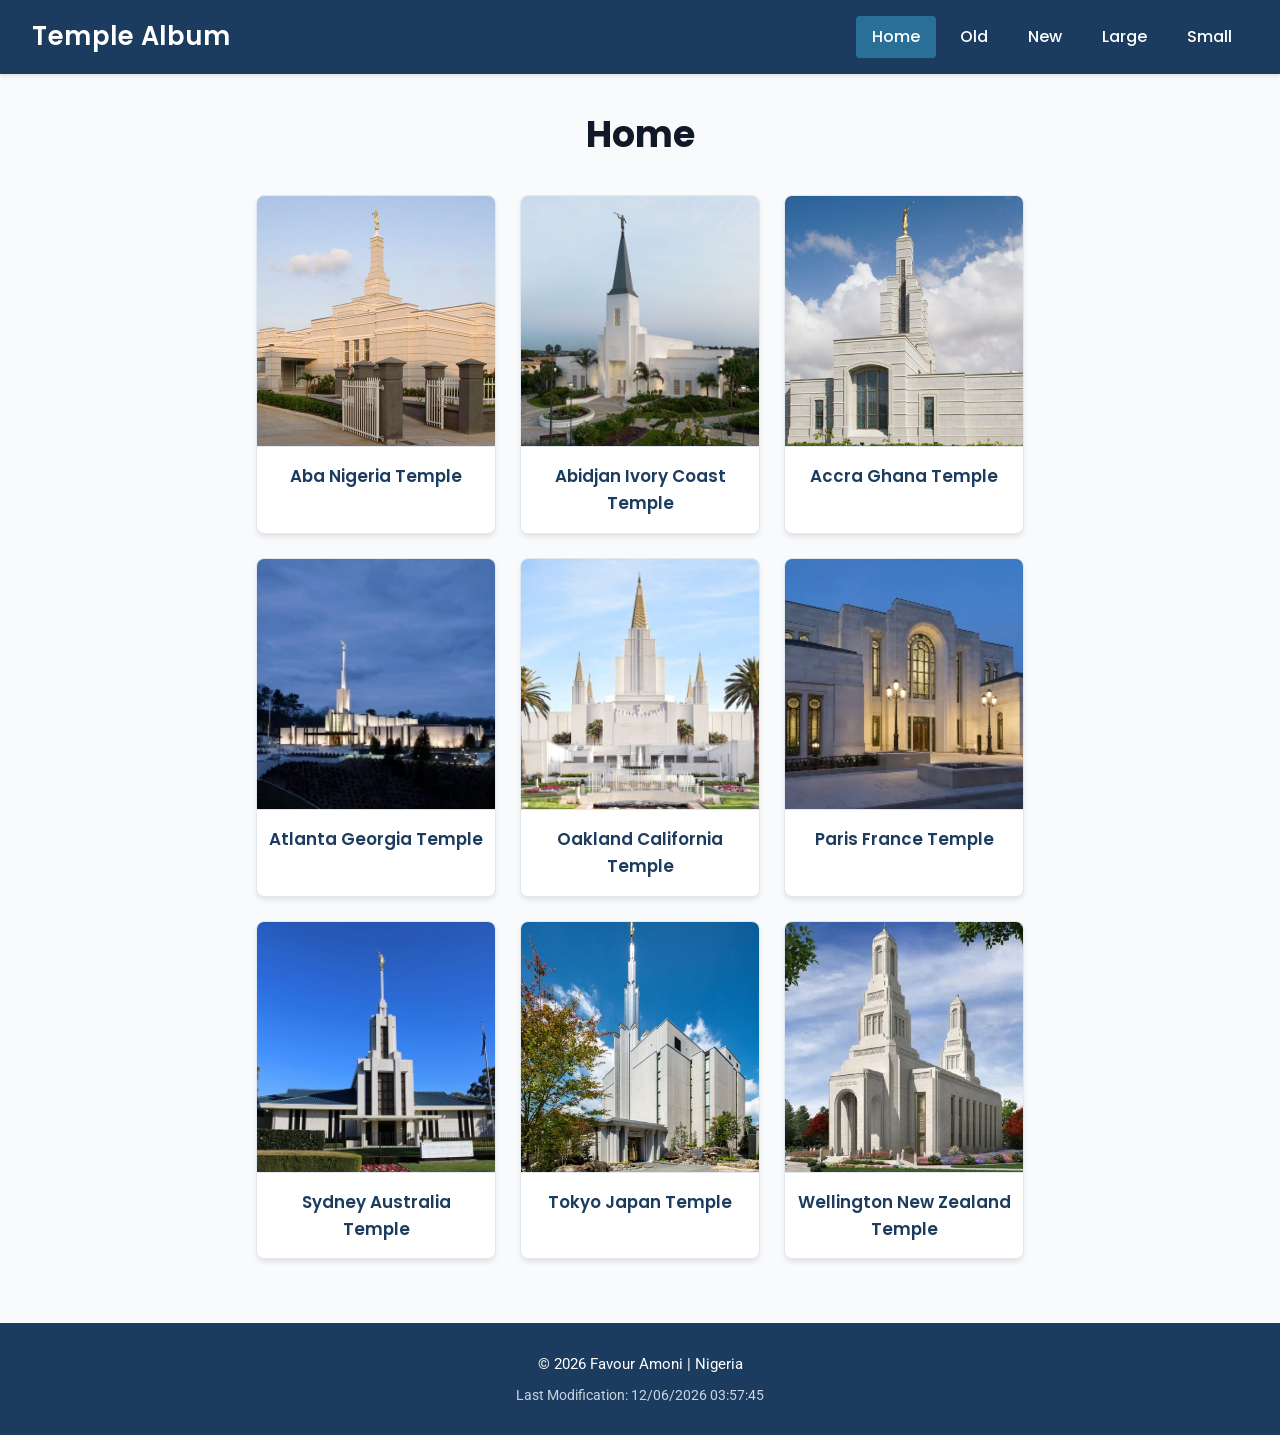
==== temples.html @ 34d89748 "W02 Assignment: Picture Album" ====
<!DOCTYPE html>
<html lang="en">

<head>
    <meta charset="UTF-8">
    <meta name="viewport" content="width=device-width, initial-scale=1.0">
    <title>Temple Album - WDD 131 - Favour Amoni</title>
    <meta name="description" content="Temple Album project showcasing temple photographs with a responsive mobile-first design and interactive navigation for WDD 131.">
    <meta name="author" content="Favour Amoni">

    <!-- Google Fonts -->
    <link rel="preconnect" href="https://fonts.googleapis.com">
    <link rel="preconnect" href="https://fonts.gstatic.com" crossorigin>
    <link href="https://fonts.googleapis.com/css2?family=Poppins:wght@400;500;600;700&family=Roboto:wght@400;500;700&display=swap" rel="stylesheet">

    <!-- External Stylesheets (Mobile-First Order) -->
    <link rel="stylesheet" href="styles/temples.css">
    <link rel="stylesheet" href="styles/temples-large.css">

    <!-- Deferred JavaScript -->
    <script src="scripts/temples.js" defer></script>
</head>

<body>
    <header>
        <span class="site-title">Temple Album</span>
        <button type="button" id="menu" aria-label="Toggle navigation menu" aria-expanded="false">&#9776;</button>
        <nav class="navigation">
            <a href="#" class="active">Home</a>
            <a href="#">Old</a>
            <a href="#">New</a>
            <a href="#">Large</a>
            <a href="#">Small</a>
        </nav>
    </header>

    <main>
        <h1>Home</h1>

        <figure>
            <img src="images/abanigeriatemple.jpeg" alt="Aba Nigeria Temple" loading="lazy">
            <figcaption>Aba Nigeria Temple</figcaption>
        </figure>

        <figure>
            <img src="images/abidjanivorycoasttemple.jpeg" alt="Abidjan Ivory Coast Temple" loading="lazy">
            <figcaption>Abidjan Ivory Coast Temple</figcaption>
        </figure>

        <figure>
            <img src="images/accraghanatemple.jpeg" alt="Accra Ghana Temple" loading="lazy">
            <figcaption>Accra Ghana Temple</figcaption>
        </figure>

        <figure>
            <img src="images/atlanta-georgia-temple.webp" alt="Atlanta Georgia Temple" loading="lazy">
            <figcaption>Atlanta Georgia Temple</figcaption>
        </figure>

        <figure>
            <img src="images/oaklandcaliforniatemple.jpeg" alt="Oakland California Temple" loading="lazy">
            <figcaption>Oakland California Temple</figcaption>
        </figure>

        <figure>
            <img src="images/paris-france-temple-20561.webp" alt="Paris France Temple" loading="lazy">
            <figcaption>Paris France Temple</figcaption>
        </figure>

        <figure>
            <img src="images/sydneyaustraliatemple.jpeg" alt="Sydney Australia Temple" loading="lazy">
            <figcaption>Sydney Australia Temple</figcaption>
        </figure>

        <figure>
            <img src="images/tokyojapantemple.jpeg" alt="Tokyo Japan Temple" loading="lazy">
            <figcaption>Tokyo Japan Temple</figcaption>
        </figure>

        <figure>
            <img src="images/wellington-temple.webp" alt="Wellington New Zealand Temple" loading="lazy">
            <figcaption>Wellington New Zealand Temple</figcaption>
        </figure>
    </main>

    <footer>
        <p>&copy; <span id="currentyear"></span> Favour Amoni | Nigeria</p>
        <p id="lastModified"></p>
    </footer>
</body>

</html>
---- styles/temples.css ----
/* temples.css - Mobile First Styles */

:root {
    --primary-color: #1b3b5f;
    --secondary-color: #2a6f97;
    --accent-color: #ffd166;
    --nav-hover-bg: #254b77;
    --nav-hover-text: #ffd166;
    --nav-active-bg: #2a6f97;
    --text-color: #2d3748;
    --heading-color: #111827;
    --card-bg: #ffffff;
    --page-bg: #f8fafc;
    --border-color: #e2e8f0;
    --font-heading: 'Poppins', sans-serif;
    --font-body: 'Roboto', sans-serif;
}

* {
    margin: 0;
    padding: 0;
    box-sizing: border-box;
}

body {
    font-family: var(--font-body);
    color: var(--text-color);
    background-color: var(--page-bg);
    line-height: 1.6;
    min-height: 100vh;
    display: flex;
    flex-direction: column;
}

/* Header */
header {
    background-color: var(--primary-color);
    color: #ffffff;
    padding: 1rem 1.5rem;
    display: flex;
    flex-wrap: wrap;
    justify-content: space-between;
    align-items: center;
    position: relative;
    box-shadow: 0 2px 4px rgba(0, 0, 0, 0.1);
}

.site-title {
    font-family: var(--font-heading);
    font-size: 1.6rem;
    font-weight: 600;
    color: #ffffff;
    letter-spacing: 0.5px;
}

/* Hamburger Menu Button */
#menu {
    display: block;
    background: transparent;
    border: none;
    color: #ffffff;
    font-size: 2rem;
    cursor: pointer;
    line-height: 1;
    padding: 0.25rem 0.5rem;
    font-family: inherit;
    transition: color 0.2s ease, transform 0.2s ease;
}

#menu:hover {
    color: var(--accent-color);
}

/* Navigation Menu - Mobile First (Flexbox) */
nav {
    display: flex;
    flex-direction: column;
    width: 100%;
}

nav a {
    display: none;
    padding: 0.85rem 1rem;
    color: #ffffff;
    text-decoration: none;
    font-family: var(--font-heading);
    font-size: 1.05rem;
    font-weight: 500;
    text-align: center;
    border-top: 1px solid rgba(255, 255, 255, 0.15);
    transition: background-color 0.25s ease, color 0.25s ease;
}

nav.open a {
    display: block;
}

nav a:hover {
    background-color: var(--nav-hover-bg);
    color: var(--nav-hover-text);
}

nav a.active {
    background-color: var(--nav-active-bg);
    color: #ffffff;
}

/* Main Content Area */
main {
    flex: 1;
    width: 100%;
    max-width: 800px;
    margin: 0 auto;
    padding: 1.5rem 1rem;
    display: grid;
    grid-template-columns: 1fr;
    gap: 1.5rem;
}

main h1 {
    font-family: var(--font-heading);
    color: var(--heading-color);
    font-size: 2rem;
    text-align: center;
    grid-column: 1 / -1;
    margin-bottom: 0.5rem;
}

/* Figure & Figcaption Elements */
figure {
    margin: 0;
    background-color: var(--card-bg);
    border: 1px solid var(--border-color);
    border-radius: 8px;
    overflow: hidden;
    box-shadow: 0 4px 6px -1px rgba(0, 0, 0, 0.08), 0 2px 4px -1px rgba(0, 0, 0, 0.04);
    display: flex;
    flex-direction: column;
    transition: transform 0.3s ease, box-shadow 0.3s ease;
}

figure:hover {
    transform: translateY(-4px);
    box-shadow: 0 10px 15px -3px rgba(0, 0, 0, 0.12), 0 4px 6px -2px rgba(0, 0, 0, 0.06);
}

figure img {
    width: 100%;
    height: 250px;
    object-fit: cover;
    display: block;
}

figcaption {
    padding: 1rem 0.75rem;
    text-align: center;
    font-family: var(--font-heading);
    font-size: 1.05rem;
    font-weight: 600;
    color: var(--primary-color);
    background-color: #ffffff;
    border-top: 1px solid var(--border-color);
}

/* Footer */
footer {
    background-color: var(--primary-color);
    color: #ffffff;
    text-align: center;
    padding: 1.5rem 1rem;
    margin-top: 2rem;
    font-size: 0.95rem;
    line-height: 1.8;
}

footer p {
    margin: 0.25rem 0;
}

#lastModified {
    color: #cbd5e1;
    font-size: 0.85rem;
}
---- styles/temples-large.css ----
/* temples-large.css - Larger/Desktop View via Media Queries */

@media screen and (min-width: 640px) {
    /* Hide hamburger button on larger viewports */
    #menu {
        display: none;
    }

    /* Header adjustments */
    header {
        flex-direction: row;
        flex-wrap: nowrap;
        justify-content: space-between;
        align-items: center;
        padding: 1rem 2rem;
    }

    /* Horizontal flex navigation */
    nav {
        flex-direction: row;
        width: auto;
        justify-content: flex-end;
        gap: 0.5rem;
    }

    nav a {
        display: block;
        padding: 0.5rem 1rem;
        border-top: none;
        border-radius: 4px;
        font-size: 1rem;
    }

    /* Main layout expanding via CSS Grid */
    main {
        max-width: 800px;
        margin: 0 auto;
        padding: 2rem 1rem;
        grid-template-columns: repeat(auto-fit, minmax(230px, 1fr));
        gap: 1.5rem;
    }

    main h1 {
        font-size: 2.25rem;
        margin-bottom: 0.5rem;
    }
}
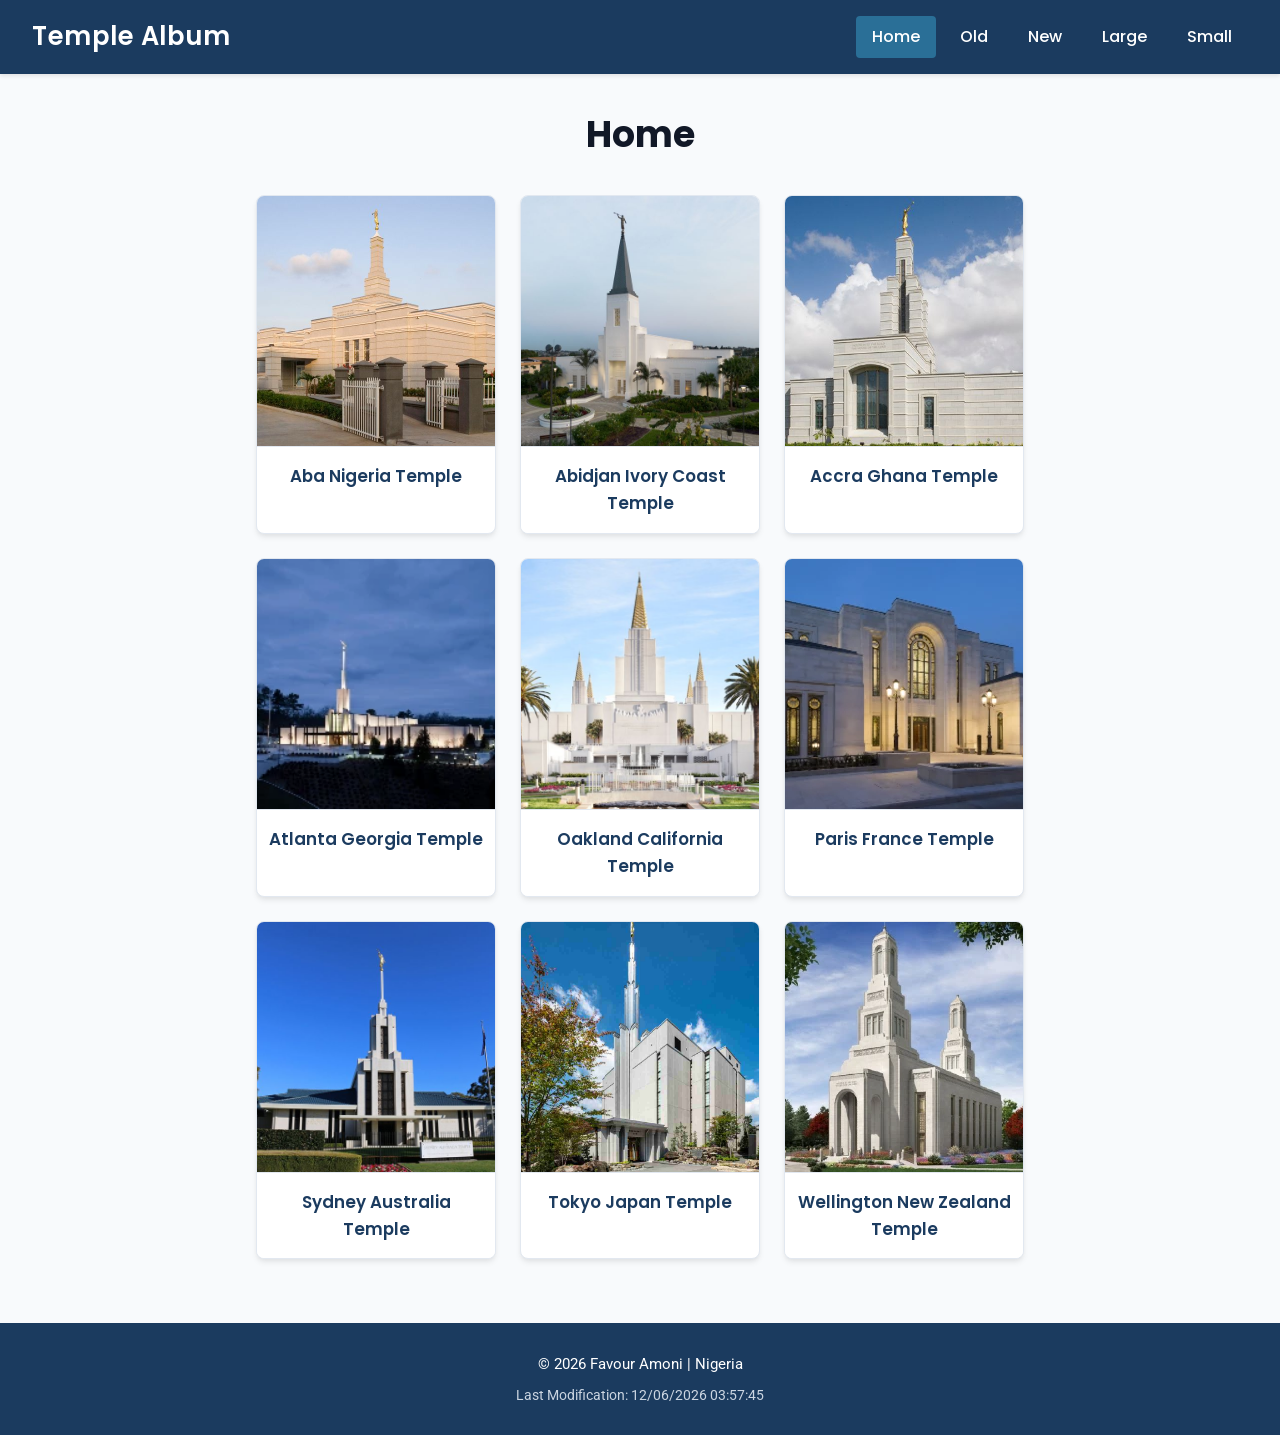
==== commit 0bdb313d: "changes" ====
--- a/temples.html
+++ b/temples.html
@@ -73,7 +73,7 @@
         </figure>
 
         <figure>
-            <img src="images/tokyojapantemple.jpeg" alt="Tokyo Japan Temple" loading="lazy">
+            <img src="images/tokyojapantemple.jpg" alt="Tokyo Japan Temple" loading="lazy">
             <figcaption>Tokyo Japan Temple</figcaption>
         </figure>
 
